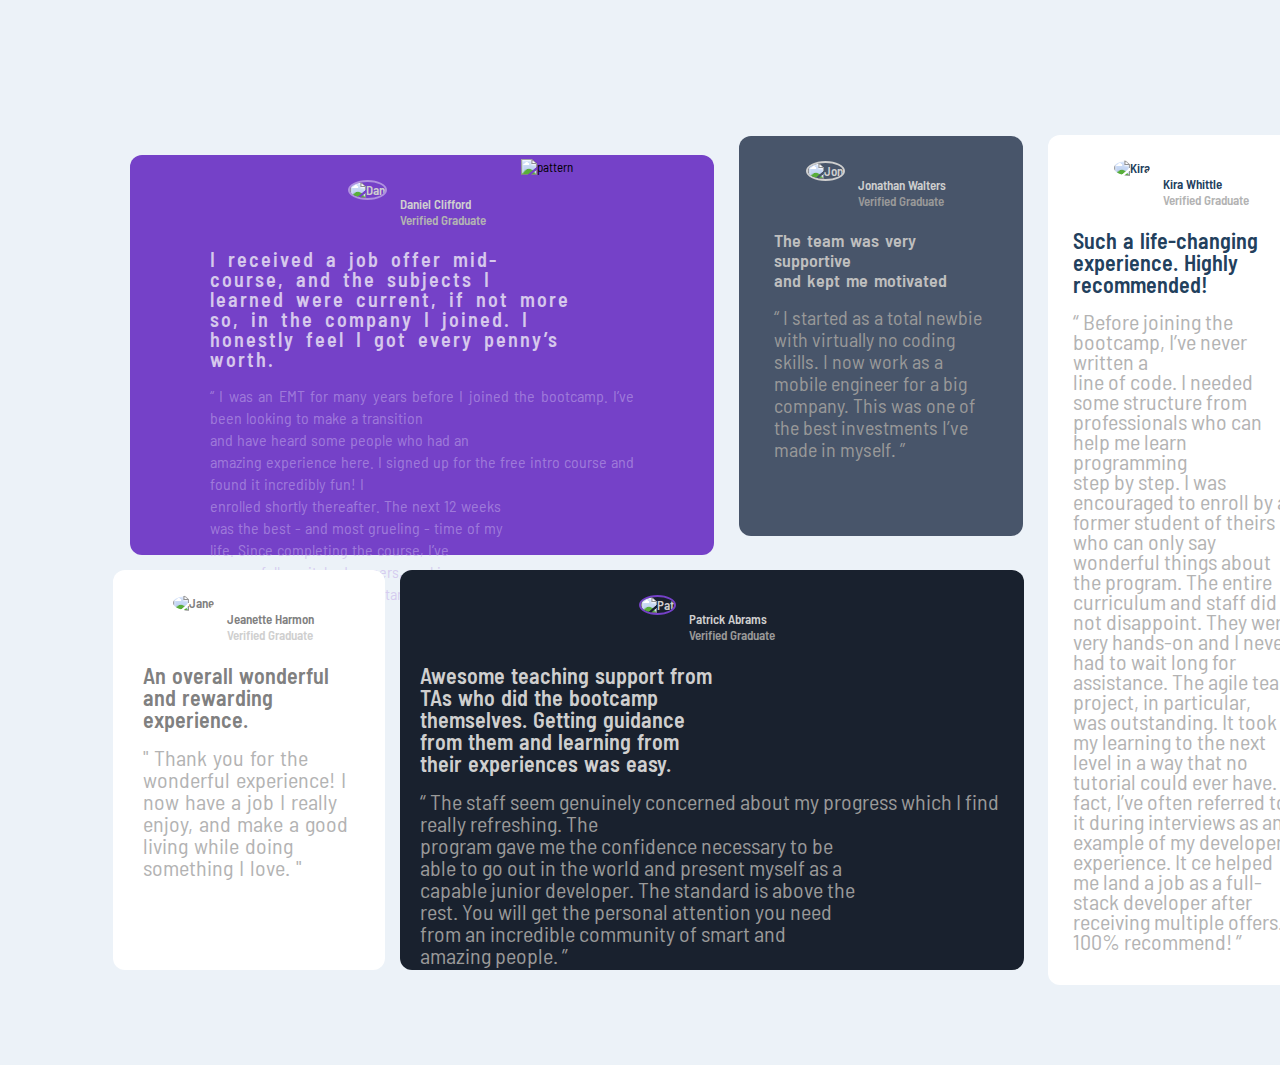
==== index.html @ 5d6bbbe9 "Add files via upload" ====
<!DOCTYPE html>
<html lang="en">
<head>
  <meta charset="UTF-8">
  <meta name="viewport" content="width=device-width, initial-scale=1.0"> <!-- displays site properly based on user's device -->

  <link rel="icon" type="image/png" sizes="32x32" href="./images/favicon-32x32.png">
  <link rel="stylesheet" href="style.css">
  
  <title>Grid-section</title>

  
</head>
<body>
  <div id="showcase" class="grid">
    <section id="Dan" class="grid">
      <div class="card-1">
        <figure>
          <div id="avatar">
          <img src="./images/image-daniel.jpg" alt="Dan">
          <figcaption>Daniel Clifford <span>Verified Graduate</span></figcaption>
          </div>
        </figure>
        <img src="./images/bg-pattern-quotation.svg" class="pattern" alt="pattern">
      <p class="Dan" >I received a job offer mid- <br> course, and the subjects I <br> learned were current, if not more <br> so,
      in the company I joined. I <br> honestly feel I got every penny’s <br> worth.</p>
      <p class="one">“ I was an EMT for many years before I joined the bootcamp. I’ve been looking to make a transition <br> and have heard some people who had an <br> amazing experience here. I signed up
      for the free intro course and found it incredibly fun! I  <br>  enrolled shortly thereafter.
      The next 12 weeks <br> was the best - and most grueling - time of my <br> life. Since completing
      the course, I’ve <br> successfully switched careers, working as a <br>
      Software Engineer at a VR startup. ”</p>
      </div>
    </section>

    <section id="Jon" class="grid">
      <div class="card-2">
        <figure>
          <div id="avatar">
          <img src="./images/image-jonathan.jpg" alt="Jon">
          <figcaption>Jonathan Walters<span>Verified Graduate</span></figcaption>
          </div>
        </figure>

      <p class="Jon" >The team was very supportive <br> and kept me motivated</p>
      <p class="two">“ I started as a total newbie with virtually no coding <br> skills. I now work as a mobile engineer
      for a big <br> company. This was one of the best investments I’ve <br> made in myself. ”</p 
      </div>
    </section>

    <section id="Jane" class="grid">
      <div class="card-3">
        <figure>
          <div id="avatar">
          <img src="./images/image-jeanette.jpg" alt="Jane">
          <figcaption>Jeanette Harmon<span>Verified Graduate</span></figcaption>
          </div>
        </figure>

      <p class="Jane" >An overall wonderful and rewarding experience.</p>
      <p class="three">" Thank you for the wonderful experience! I now have a job I really enjoy, and make a good living while doing something I love. "</p>
      </div>
    </section>

    <section id="Pat" class="grid">
      <div class="card-4">
        <figure>
        <div id="avatar">
          <img src="./images/image-patrick.jpg" alt="Pat">
          <figcaption>Patrick Abrams<span>Verified Graduate</span></figcaption>
        </div>
        </figure>
      <p class="Pat" >Awesome teaching support from <br> TAs who did the bootcamp <br> themselves. Getting guidance <br> from them and
      learning from <br> their experiences was easy.</p>
      <p class="four">“ The staff seem genuinely concerned about my progress which I find really refreshing. The <br> program
      gave me the confidence necessary to be <br> able to go out in the world and present myself as a <br> capable
      junior developer. The standard is above the <br> rest. You will get the personal attention you need <br> from
      an incredible community of smart and <br> amazing people. ”</p>
      </div>
    </section>

    <section id="Kira" class="grid">
      <div class="card-5">
        <figure>
          <div id="avatar">
          <img src="./images/image-kira.jpg" alt="Kira">
          <figcaption>Kira Whittle<span>Verified Graduate</span></figcaption>
          </div>
        </figure>
      <p class="Kira">Such a life-changing experience. Highly recommended!</p>
      <p class="five"> “ Before joining the bootcamp, I’ve never written a <br> line of code. I needed some structure from <br>
      professionals who can help me learn programming <br> step by step. I was encouraged to enroll by a <br> former
      student of theirs who can only say <br> wonderful things about the program. The entire <br> curriculum and staff
      did not disappoint. They were <br> very hands-on and I never had to wait long for <br> assistance. The agile team
      project, in particular, <br> was outstanding. It took my learning to the next <br> level in a way that no tutorial
      could ever have. In <br> fact, I’ve often referred to it during interviews as an <br> example of my developent
      experience. It ce<rtainly <br> helped me land a job as a full-stack developer after <br> receiving multiple offers.
      100% recommend! ” </p>
      </div>
    </section>
  </div>
    
  <!---- <div class="attribution">
      Challenge by <a href="https://www.frontendmentor.io?ref=challenge" target="_blank">Frontend Mentor</a>. 
      Coded by <a href="#">Your Name Here</a>.
    </div>-->
</body>
</html>
---- style.css ----
@import url('https://fonts.googleapis.com/css2?family=Barlow+Semi+Condensed:wght@500;600&display=swap');

* {
    margin: 0;
    padding: 0;
}

body {
    background-color: hsl(210, 46%, 95%);
    display: grid;
    font-size: 13px;
    font-family: 'Barlow Semi Condensed', sans-serif;
    /* grid-row-gap: -70px;  */
    /* background-attachment:scroll; */
    overflow: scroll;

}

img.pattern {
    float: right;
    margin-right: -2px;
    padding-top: 0;
    margin-top: -90px;
    width: 115px;
    z-index: -1000;
}

section#Dan figure #avatar img {
    width: 50px;
    height: 50px;
    border-radius: 50%;
    border: 2px solid rgba(195, 172, 232, 0.75);
}

figure {
    color: rgba(232, 225, 243, 0.85);
    font-weight: 600;
    justify-self: center;
    align-self: center;

} 

figcaption {
    display: inline-block;
    margin: 16px 10px 16px 10px;
    justify-self: center;
    align-self: center;
    vertical-align: top;
}

span {
    display: block;
    color: rgba(195, 172, 232, 0.55);
    margin-bottom: 5px;
}

.card-1 {
    background-color: hsl(263, 55%, 52%);
    background-size: content-box;
    width: 80%;
    height: 350px;
    margin: 80px 50px 0px 50px;
    border-radius: 12px;
    text-align: left;
    padding: 25px;

}

p.Dan {
    color: rgba(232, 225, 243, 0.85);
    font-weight: 600;
    font-size: 13px;
    margin-bottom: 10px;
    word-spacing: 5px;
    line-height: 15px;
    z-index: 100;

}

p.one {
    color: rgba(195, 172, 232, 0.55);
    word-spacing: 1px;
    line-height: 18px;
}

section#Jon figure #avatar img {
    width: 50px;
    height: 50px;
    border-radius: 50%;
    border: 2px solid hsl(0, 0%, 81%);
}

section#Jon figure {
    color: hsl(0, 0%, 81%);
    font-weight: 600;
    justify-self: center;
    align-self: center;
}

section#Jon span {
    display: block;
    color: hsl(0, 0%, 60%);
    margin-bottom: 5px;
}

.card-2 {
    background-color: hsl(217, 19%, 35%);
    background-size: content-box;
    width: 80%;
    margin: 20px 50px 13px 50px;
    border-radius: 12px;
    text-align: left;
    padding: 25px;
}

p.Jon {
    color: hsl(0, 0%, 75%);
    font-weight: 600;
    font-size: 18px;
    margin-bottom: 10px;
    word-spacing: 2px;
    line-height: 18px;
}

p.two {
    color: hsl(0, 0%, 60%);
    line-height: 18px;
}

section#Jane figure #avatar img {
    width: 50px;
    height: 50px;
    border-radius: 50%;
}

section#Jane figure {
    color: hsl(0, 0%, 50%);
    font-weight: 600;
    justify-self: center;
    align-self: center;
}


section#Jane span {
    display: block;
    color: hsl(0, 0%, 81%);
    margin-bottom: 5px;
}

.card-3 {
    background-color: hsl(0, 0%, 100%);
    background-size: content-box;
    width: 80%;
    height: 200px;
    margin: 20px 50px 13px 50px;
    border-radius: 12px;
    text-align: left;
    padding: 25px;

}

p.Jane {
    color: hsl(0, 0%, 50%);
    font-weight: 600;
    font-size: 18px;
    margin-bottom: 10px;
    word-spacing: 2px;
    line-height: 18px;
    z-index: 100;

}

p.three {
    color: hsl(0, 0%, 70%);
    word-spacing: 2px;
    line-height: 18px;
}

section#Pat figure #avatar img {
    width: 50px;
    height: 50px;
    border-radius: 50%;
    border: 2px solid hsl(263, 55%, 52%);
}

figure {
    color: hsl(0, 0%, 81%);
    font-weight: 600;
    justify-self: center;
    align-self: center;
}

section#Pat span {
    display: block;
    color: hsl(0, 0%, 60%);
    margin-bottom: 5px;
}

.card-4 {
    background-color: hsl(219, 29%, 14%);
    background-size: content-box;
    width: 80%;
    height: 310px;
    margin: 20px 50px 13px 50px;
    border-radius: 12px;
    text-align: left;
    padding: 25px;

}

p.Pat {
    color: hsl(0, 0%, 81%);
    font-weight: 600;
    font-size: 16px;
    margin-bottom: 10px;
    word-spacing: 2px;
    line-height: 18px;
}

p.four {
    color: hsl(0, 0%, 60%);
    line-height: 18px;
}

section#Kira figure #avatar img {
    width: 50px;
    height: 50px;
    border-radius: 50%;
}

section#Kira figure {
    color: hsl(210, 46%, 25%);
    font-weight: 600;
    justify-self: center;
    align-self: center;
}

span {
    display: block;
    color: hsl(0, 0%, 70%);
    margin-bottom: 5px;
}

.card-5 {
    background-color: hsl(0, 0%, 100%);
    background-size: content-box;
    width: 80%;
    height: 350px;
    margin: 20px 50px 80px 50px;
    border-radius: 12px;
    text-align: left;
    padding: 25px;
}

p.Kira {
    color: hsl(210, 46%, 25%);
    font-weight: 600;
    font-size: 16px;
    margin-bottom: 10px;
    word-spacing: 2px;
    line-height: 18px;
}

p.five {
    color: hsl(0, 0%, 70%);
    line-height: 15px;
}
@media screen and (min-width:769px) and (max-width:1440px) {
    body { 
        overflow: none;
    }
    div#showcase.grid {
        display: grid;
        grid-template-columns: 250px 250px 250px 250px ;
        grid-template-rows: 300px 300px  ;
        justify-items: center;
        align-items: center; 
        grid-gap: 30px;
        height: 900px;
        /* padding: 10px; */

    }
    
    section#Dan.grid {
        grid-column: 1 / span 2;
        grid-row: 1/ span 2;
        margin: 0px -80px 0px 80px;
    
    }
        .card-1 {
            padding-right: 80px;
            padding-left: 80px; 
            min-width: 70px;
    }
       
    br {
        content: "";

    }
    br:after {
        content: "";
    }
        
     p.Dan {
             font-size: 20px;
             line-height: 20px;
             margin-bottom: 16px;
             letter-spacing:2px ;
             
             
    
    }
    
    p.one {
             font-size: 16px;
             line-height: 22px;
             text-align: justify;
    }

            
    }
section#Jon.grid {
    grid-column: 3;
    grid-row : 1 /span 2;
    margin: 35px 5px 0px 280px; 
    
}
 .card-2 {
     min-height: 350px;
     padding-right: 35px;
     padding-left:35px ;

 }
 p.Jon {
     font-size: 22px;
     line-height: 22px;
     margin-bottom: 16px;

 }

 p.two {
     font-size: 22px;
     line-height: 22px;
 }
 p.Jon {
    font-size: 18px;
    line-height: 20px;
 }
 p.two {
     font-size: 20px;
     line-height:22px ;
 }
section#Jane.grid{
    grid-column: 1 ;
    grid-row: 3;
    margin: -110px 0px 0px 140px; 
    
}
.card-3 {
    min-height: 350px;
    padding-left: 30px;
    padding-right: 30px;

}
p.Jane{
    font-size: 22px;
    line-height: 22px;
    margin-bottom: 16px;

}

p.three {
    font-size: 22px;
    line-height: 22px;
}
 section#Pat.grid {
    grid-column: 2 / span 3;
    grid-row: 3;
    margin: -110px 10px 0px 70px;  
}
.card-4 {
    min-height: 350px;
    padding-left:  20px;
    padding-right: 20px;
}
p.Pat{
    font-size: 22px;
    line-height: 22px;
    margin-bottom: 16px;

}
p.four {
    font-size: 22px;
    line-height: 22px;
}
 section#Kira.grid { 
    grid-column: 4 ;
    grid-row: 1 / 3;
    margin: 700px 150px 150px 500px; 
    
}
.card-5 {
    min-height: 800px;

}p.Kira {
    font-size: 22px;
    line-height: 22px;
    margin-bottom: 16px;

}

p.five {
    font-size: 22px;
    line-height: 20px;


}
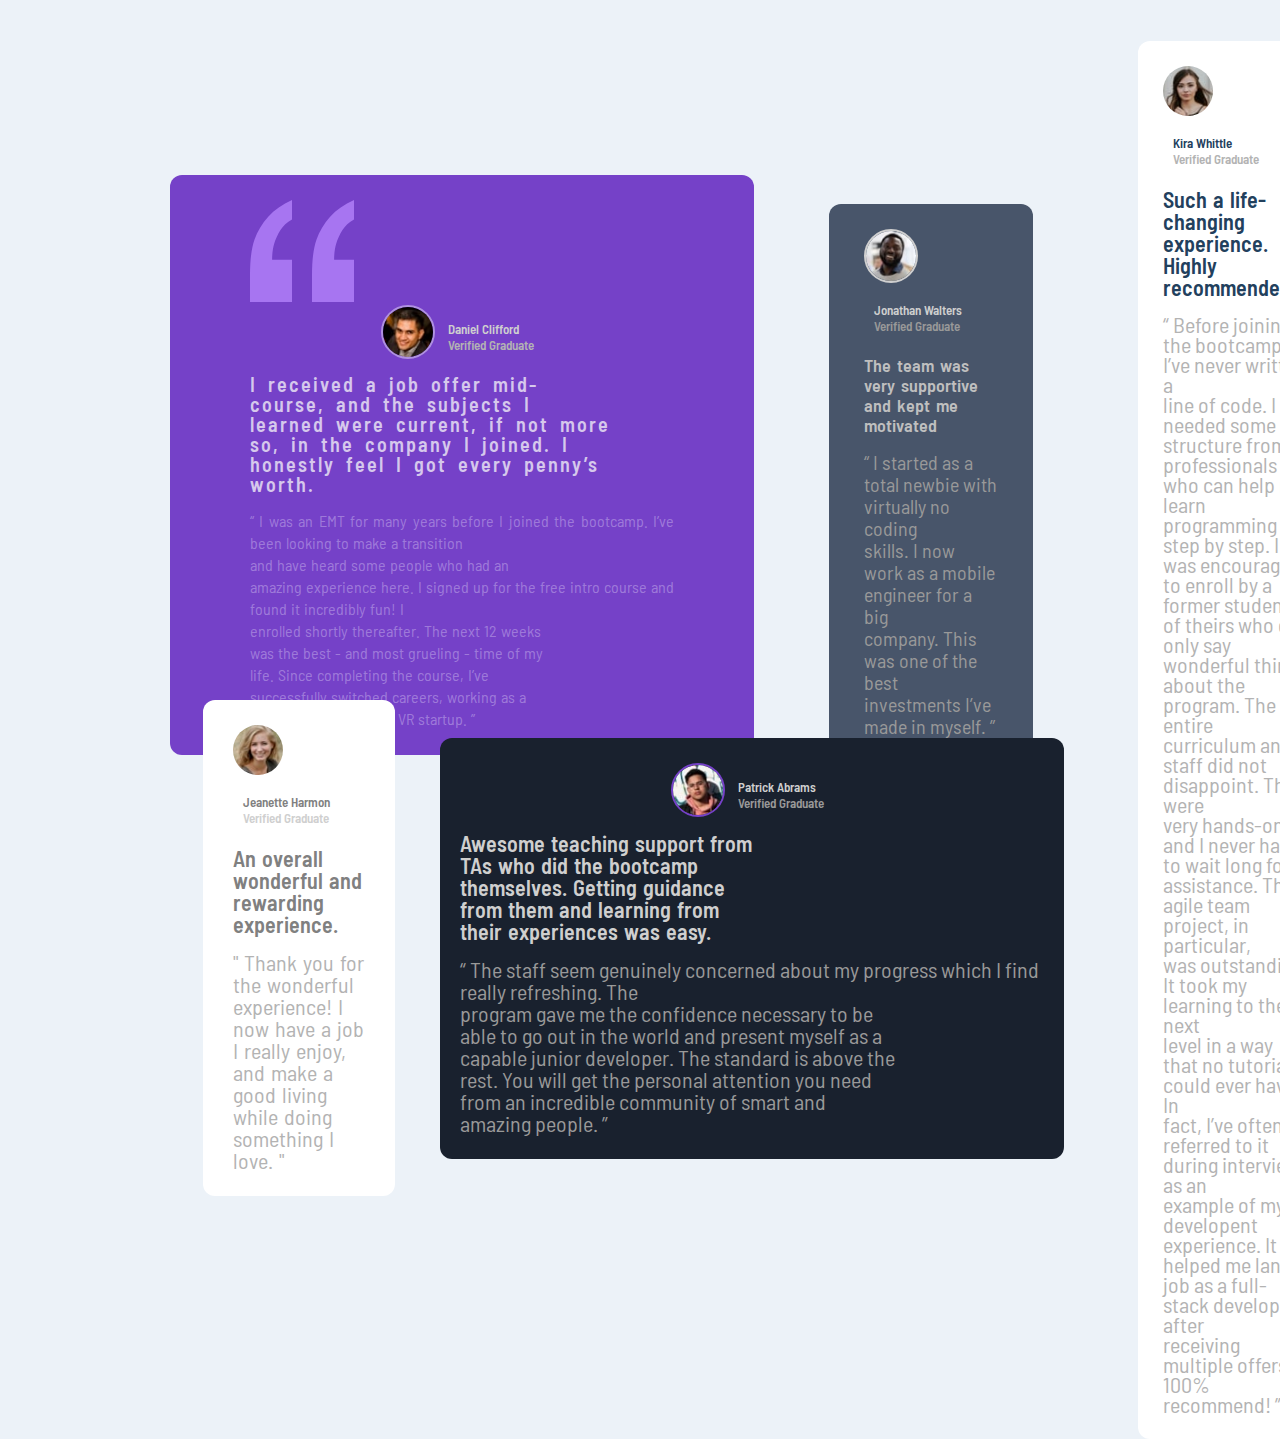
==== commit 3e0ba2c5: "change in html layout" ====
--- a/index.html
+++ b/index.html
@@ -15,13 +15,14 @@
   <div id="showcase" class="grid">
     <section id="Dan" class="grid">
       <div class="card-1">
+        <img src="./images/bg-pattern-quotation.svg" class="pattern" alt="pattern">
         <figure>
           <div id="avatar">
           <img src="./images/image-daniel.jpg" alt="Dan">
           <figcaption>Daniel Clifford <span>Verified Graduate</span></figcaption>
           </div>
         </figure>
-        <img src="./images/bg-pattern-quotation.svg" class="pattern" alt="pattern">
+        
       <p class="Dan" >I received a job offer mid- <br> course, and the subjects I <br> learned were current, if not more <br> so,
       in the company I joined. I <br> honestly feel I got every penny’s <br> worth.</p>
       <p class="one">“ I was an EMT for many years before I joined the bootcamp. I’ve been looking to make a transition <br> and have heard some people who had an <br> amazing experience here. I signed up
--- a/style.css
+++ b/style.css
@@ -7,16 +7,20 @@
 
 body {
     background-color: hsl(210, 46%, 95%);
-    display: grid;
     font-size: 13px;
     font-family: 'Barlow Semi Condensed', sans-serif;
-    /* grid-row-gap: -70px;  */
-    /* background-attachment:scroll; */
     overflow: scroll;
 
 }
-
-img.pattern {
+#showcase.grid {
+    display: grid;
+    grid-template-columns: 1fr;
+    grid-template-rows: 350px,200px 200px 310px 350px;
+    margin: 150px 90px;
+    grid-row-gap: 15px;
+}
+
+ /* img.pattern {  *
     float: right;
     margin-right: -2px;
     padding-top: 0;
@@ -24,7 +28,7 @@
     width: 115px;
     z-index: -1000;
 }
-
+/*  */
 section#Dan figure #avatar img {
     width: 50px;
     height: 50px;
@@ -58,8 +62,6 @@
     background-color: hsl(263, 55%, 52%);
     background-size: content-box;
     width: 80%;
-    height: 350px;
-    margin: 80px 50px 0px 50px;
     border-radius: 12px;
     text-align: left;
     padding: 25px;
@@ -107,7 +109,7 @@
     background-color: hsl(217, 19%, 35%);
     background-size: content-box;
     width: 80%;
-    margin: 20px 50px 13px 50px;
+    /* margin: 20px 50px 13px 50px; */
     border-radius: 12px;
     text-align: left;
     padding: 25px;
@@ -151,8 +153,8 @@
     background-color: hsl(0, 0%, 100%);
     background-size: content-box;
     width: 80%;
-    height: 200px;
-    margin: 20px 50px 13px 50px;
+    /* height: 200px; */
+    /* margin: 20px 50px 13px 50px; */
     border-radius: 12px;
     text-align: left;
     padding: 25px;
@@ -200,8 +202,8 @@
     background-color: hsl(219, 29%, 14%);
     background-size: content-box;
     width: 80%;
-    height: 310px;
-    margin: 20px 50px 13px 50px;
+    /* height: 310px; */
+    /* margin: 20px 50px 13px 50px; */
     border-radius: 12px;
     text-align: left;
     padding: 25px;
@@ -245,8 +247,8 @@
     background-color: hsl(0, 0%, 100%);
     background-size: content-box;
     width: 80%;
-    height: 350px;
-    margin: 20px 50px 80px 50px;
+    /* height: 350px; */
+    /* margin: 20px 50px 80px 50px; */
     border-radius: 12px;
     text-align: left;
     padding: 25px;
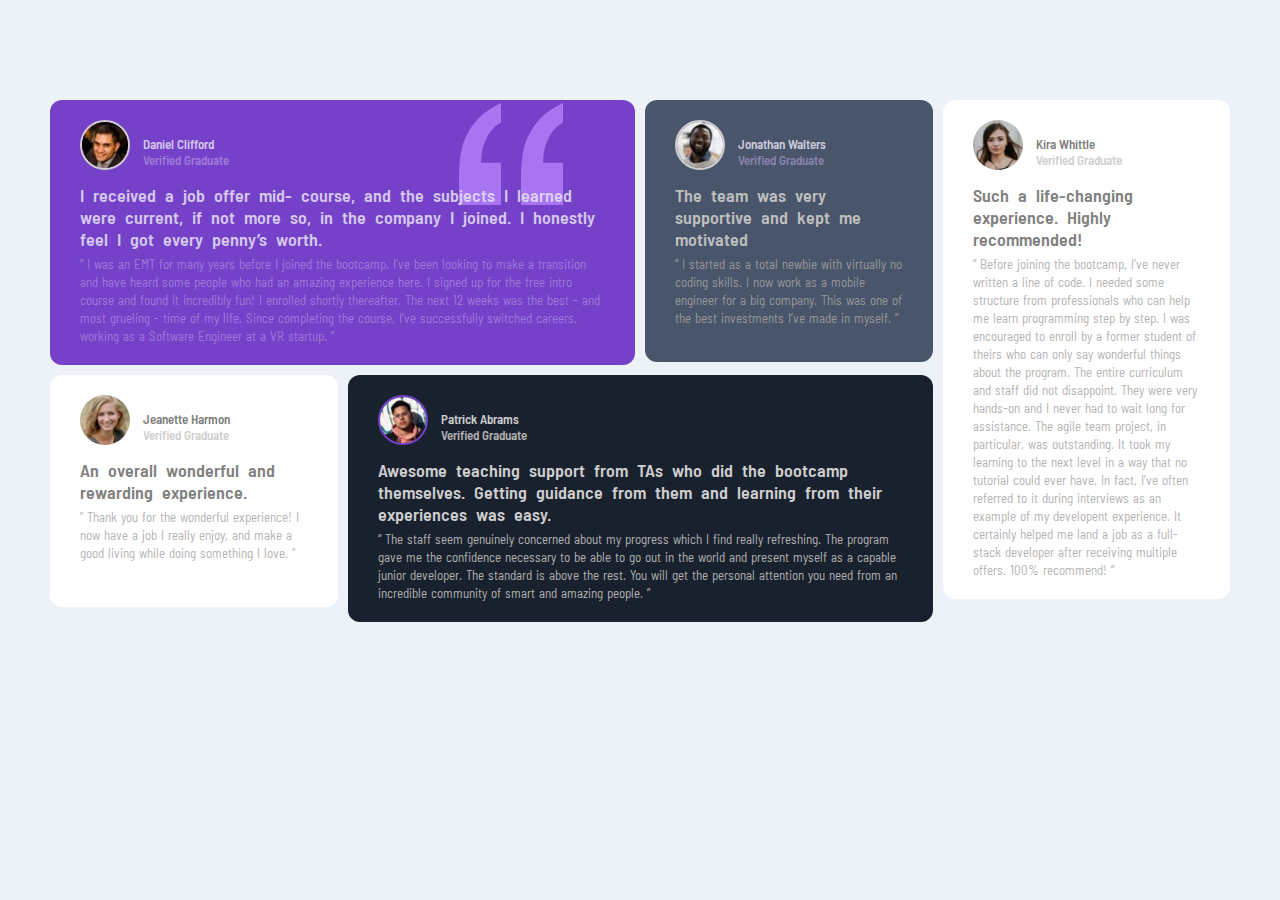
==== commit b1590bfb: "style changes" ====
--- a/index.html
+++ b/index.html
@@ -12,10 +12,9 @@
   
 </head>
 <body>
-  <div id="showcase" class="grid">
-    <section id="Dan" class="grid">
-      <div class="card-1">
-        <img src="./images/bg-pattern-quotation.svg" class="pattern" alt="pattern">
+  <div class="grid-container">
+    <section class="grid-one">
+      <div class="card">
         <figure>
           <div id="avatar">
           <img src="./images/image-daniel.jpg" alt="Dan">
@@ -23,18 +22,18 @@
           </div>
         </figure>
         
-      <p class="Dan" >I received a job offer mid- <br> course, and the subjects I <br> learned were current, if not more <br> so,
-      in the company I joined. I <br> honestly feel I got every penny’s <br> worth.</p>
-      <p class="one">“ I was an EMT for many years before I joined the bootcamp. I’ve been looking to make a transition <br> and have heard some people who had an <br> amazing experience here. I signed up
-      for the free intro course and found it incredibly fun! I  <br>  enrolled shortly thereafter.
-      The next 12 weeks <br> was the best - and most grueling - time of my <br> life. Since completing
-      the course, I’ve <br> successfully switched careers, working as a <br>
+      <p class="quote" >I received a job offer mid- course, and the subjects I  learned were current, if not more  so,
+      in the company I joined. I  honestly feel I got every penny’s  worth.</p>
+      <p class="info">“ I was an EMT for many years before I joined the bootcamp. I’ve been looking to make a transition  and have heard some people who had an  amazing experience here. I signed up
+      for the free intro course and found it incredibly fun! I    enrolled shortly thereafter.
+      The next 12 weeks was the best - and most grueling - time of my  life. Since completing
+      the course, I’ve  successfully switched careers, working as a 
       Software Engineer at a VR startup. ”</p>
       </div>
     </section>
 
-    <section id="Jon" class="grid">
-      <div class="card-2">
+    <section class="grid-two">
+      <div class="card">
         <figure>
           <div id="avatar">
           <img src="./images/image-jonathan.jpg" alt="Jon">
@@ -42,14 +41,14 @@
           </div>
         </figure>
 
-      <p class="Jon" >The team was very supportive <br> and kept me motivated</p>
-      <p class="two">“ I started as a total newbie with virtually no coding <br> skills. I now work as a mobile engineer
-      for a big <br> company. This was one of the best investments I’ve <br> made in myself. ”</p 
+      <p class="quote" >The team was very supportive  and kept me motivated</p>
+      <p class="info">“ I started as a total newbie with virtually no coding  skills. I now work as a mobile engineer
+      for a big company. This was one of the best investments I’ve  made in myself. ”</p 
       </div>
     </section>
 
-    <section id="Jane" class="grid">
-      <div class="card-3">
+    <section class="grid-three">
+      <div class="card">
         <figure>
           <div id="avatar">
           <img src="./images/image-jeanette.jpg" alt="Jane">
@@ -57,44 +56,45 @@
           </div>
         </figure>
 
-      <p class="Jane" >An overall wonderful and rewarding experience.</p>
-      <p class="three">" Thank you for the wonderful experience! I now have a job I really enjoy, and make a good living while doing something I love. "</p>
+      <p class="quote" >An overall wonderful and rewarding experience.</p>
+      <p class="info">" Thank you for the wonderful experience! I now have a job I really enjoy, and make a good living while doing something I love. "</p>
       </div>
     </section>
 
-    <section id="Pat" class="grid">
-      <div class="card-4">
+    <section class="grid-four">
+      <div class="card">
         <figure>
-        <div id="avatar">
-          <img src="./images/image-patrick.jpg" alt="Pat">
-          <figcaption>Patrick Abrams<span>Verified Graduate</span></figcaption>
-        </div>
+          <div id="avatar">
+            <img src="./images/image-patrick.jpg" alt="Pat">
+            <figcaption>Patrick Abrams<span>Verified Graduate</span></figcaption>
+          </div>
         </figure>
-      <p class="Pat" >Awesome teaching support from <br> TAs who did the bootcamp <br> themselves. Getting guidance <br> from them and
-      learning from <br> their experiences was easy.</p>
-      <p class="four">“ The staff seem genuinely concerned about my progress which I find really refreshing. The <br> program
-      gave me the confidence necessary to be <br> able to go out in the world and present myself as a <br> capable
-      junior developer. The standard is above the <br> rest. You will get the personal attention you need <br> from
-      an incredible community of smart and <br> amazing people. ”</p>
+        <p class="quote">Awesome teaching support from  TAs who did the bootcamp  themselves. Getting guidance  from
+          them and
+          learning from  their experiences was easy.</p>
+        <p class="info">“ The staff seem genuinely concerned about my progress which I find really refreshing. The  program
+          gave me the confidence necessary to be able to go out in the world and present myself as a  capable
+          junior developer. The standard is above the rest. You will get the personal attention you need  from
+          an incredible community of smart and amazing people. ”</p>
       </div>
     </section>
 
-    <section id="Kira" class="grid">
-      <div class="card-5">
+    <section class="grid-five">
+      <div class="card">
         <figure>
           <div id="avatar">
           <img src="./images/image-kira.jpg" alt="Kira">
           <figcaption>Kira Whittle<span>Verified Graduate</span></figcaption>
           </div>
         </figure>
-      <p class="Kira">Such a life-changing experience. Highly recommended!</p>
-      <p class="five"> “ Before joining the bootcamp, I’ve never written a <br> line of code. I needed some structure from <br>
-      professionals who can help me learn programming <br> step by step. I was encouraged to enroll by a <br> former
-      student of theirs who can only say <br> wonderful things about the program. The entire <br> curriculum and staff
-      did not disappoint. They were <br> very hands-on and I never had to wait long for <br> assistance. The agile team
-      project, in particular, <br> was outstanding. It took my learning to the next <br> level in a way that no tutorial
-      could ever have. In <br> fact, I’ve often referred to it during interviews as an <br> example of my developent
-      experience. It ce<rtainly <br> helped me land a job as a full-stack developer after <br> receiving multiple offers.
+      <p class="quote">Such a life-changing experience. Highly recommended!</p>
+      <p class="info"> “ Before joining the bootcamp, I’ve never written a line of code. I needed some structure from
+      professionals who can help me learn programming  step by step. I was encouraged to enroll by a  former
+      student of theirs who can only say  wonderful things about the program. The entire  curriculum and staff
+      did not disappoint. They were  very hands-on and I never had to wait long for  assistance. The agile team
+      project, in particular,  was outstanding. It took my learning to the next level in a way that no tutorial
+      could ever have. In fact, I’ve often referred to it during interviews as an  example of my developent
+      experience. It certainly  helped me land a job as a full-stack developer after receiving multiple offers.
       100% recommend! ” </p>
       </div>
     </section>
--- a/style.css
+++ b/style.css
@@ -3,417 +3,214 @@
 * {
     margin: 0;
     padding: 0;
+    box-sizing: border-box;
 }
 
 body {
     background-color: hsl(210, 46%, 95%);
     font-size: 13px;
     font-family: 'Barlow Semi Condensed', sans-serif;
-    overflow: scroll;
-
-}
-#showcase.grid {
-    display: grid;
-    grid-template-columns: 1fr;
-    grid-template-rows: 350px,200px 200px 310px 350px;
-    margin: 150px 90px;
-    grid-row-gap: 15px;
-}
-
- /* img.pattern {  *
-    float: right;
-    margin-right: -2px;
-    padding-top: 0;
-    margin-top: -90px;
-    width: 115px;
-    z-index: -1000;
-}
-/*  */
-section#Dan figure #avatar img {
-    width: 50px;
-    height: 50px;
-    border-radius: 50%;
-    border: 2px solid rgba(195, 172, 232, 0.75);
-}
-
-figure {
-    color: rgba(232, 225, 243, 0.85);
-    font-weight: 600;
-    justify-self: center;
-    align-self: center;
-
-} 
-
+    margin: 100px 50px;
+
+}
 figcaption {
     display: inline-block;
     margin: 16px 10px 16px 10px;
     justify-self: center;
     align-self: center;
     vertical-align: top;
-}
-
-span {
-    display: block;
-    color: rgba(195, 172, 232, 0.55);
-    margin-bottom: 5px;
-}
-
-.card-1 {
-    background-color: hsl(263, 55%, 52%);
-    background-size: content-box;
-    width: 80%;
-    border-radius: 12px;
-    text-align: left;
-    padding: 25px;
-
-}
-
-p.Dan {
-    color: rgba(232, 225, 243, 0.85);
     font-weight: 600;
-    font-size: 13px;
-    margin-bottom: 10px;
-    word-spacing: 5px;
-    line-height: 15px;
-    z-index: 100;
-
-}
-
-p.one {
-    color: rgba(195, 172, 232, 0.55);
-    word-spacing: 1px;
-    line-height: 18px;
-}
-
-section#Jon figure #avatar img {
+}
+figure #avatar img {
     width: 50px;
     height: 50px;
     border-radius: 50%;
-    border: 2px solid hsl(0, 0%, 81%);
-}
-
-section#Jon figure {
-    color: hsl(0, 0%, 81%);
-    font-weight: 600;
-    justify-self: center;
-    align-self: center;
-}
-
-section#Jon span {
-    display: block;
-    color: hsl(0, 0%, 60%);
-    margin-bottom: 5px;
-}
-
-.card-2 {
-    background-color: hsl(217, 19%, 35%);
-    background-size: content-box;
-    width: 80%;
-    /* margin: 20px 50px 13px 50px; */
-    border-radius: 12px;
-    text-align: left;
-    padding: 25px;
-}
-
-p.Jon {
-    color: hsl(0, 0%, 75%);
-    font-weight: 600;
-    font-size: 18px;
-    margin-bottom: 10px;
-    word-spacing: 2px;
-    line-height: 18px;
-}
-
-p.two {
-    color: hsl(0, 0%, 60%);
-    line-height: 18px;
-}
-
-section#Jane figure #avatar img {
-    width: 50px;
-    height: 50px;
-    border-radius: 50%;
-}
-
-section#Jane figure {
-    color: hsl(0, 0%, 50%);
-    font-weight: 600;
-    justify-self: center;
-    align-self: center;
-}
-
-
-section#Jane span {
-    display: block;
-    color: hsl(0, 0%, 81%);
-    margin-bottom: 5px;
-}
-
-.card-3 {
-    background-color: hsl(0, 0%, 100%);
-    background-size: content-box;
-    width: 80%;
-    /* height: 200px; */
-    /* margin: 20px 50px 13px 50px; */
-    border-radius: 12px;
-    text-align: left;
-    padding: 25px;
-
-}
-
-p.Jane {
-    color: hsl(0, 0%, 50%);
-    font-weight: 600;
-    font-size: 18px;
-    margin-bottom: 10px;
-    word-spacing: 2px;
-    line-height: 18px;
-    z-index: 100;
-
-}
-
-p.three {
-    color: hsl(0, 0%, 70%);
-    word-spacing: 2px;
-    line-height: 18px;
-}
-
-section#Pat figure #avatar img {
-    width: 50px;
-    height: 50px;
-    border-radius: 50%;
-    border: 2px solid hsl(263, 55%, 52%);
-}
-
-figure {
-    color: hsl(0, 0%, 81%);
-    font-weight: 600;
-    justify-self: center;
-    align-self: center;
-}
-
-section#Pat span {
-    display: block;
-    color: hsl(0, 0%, 60%);
-    margin-bottom: 5px;
-}
-
-.card-4 {
-    background-color: hsl(219, 29%, 14%);
-    background-size: content-box;
-    width: 80%;
-    /* height: 310px; */
-    /* margin: 20px 50px 13px 50px; */
-    border-radius: 12px;
-    text-align: left;
-    padding: 25px;
-
-}
-
-p.Pat {
-    color: hsl(0, 0%, 81%);
-    font-weight: 600;
-    font-size: 16px;
-    margin-bottom: 10px;
-    word-spacing: 2px;
-    line-height: 18px;
-}
-
-p.four {
-    color: hsl(0, 0%, 60%);
-    line-height: 18px;
-}
-
-section#Kira figure #avatar img {
-    width: 50px;
-    height: 50px;
-    border-radius: 50%;
-}
-
-section#Kira figure {
-    color: hsl(210, 46%, 25%);
-    font-weight: 600;
-    justify-self: center;
-    align-self: center;
-}
-
+}
 span {
     display: block;
+
+}
+p.quote {
+    font-size: 18px;
+    font-weight: 600;
+    word-spacing: 5px;
+    line-height: 22px;
+    font-weight: 600;
+    margin-bottom: 5px;
+}
+
+p.info {
+    word-spacing: 1px;
+    line-height: 18px;
+    
+}
+.grid-container {
+    display: grid;
+    grid-gap: 10px;
+    grid-template-columns: repeat(4,1fr);
+    min-width: 95%;
+
+} 
+.grid-one {
+    grid-column: 1/ span 2;
+}
+ .card {
+    border-radius: 12px;
+    padding: 20px 30px;
+    /* object-fit: cover; */
+    
+ }
+ .grid-one .card {
+    background: hsl(263, 55%, 52%) url(./images/bg-pattern-quotation.svg)  no-repeat;
+    background-position: 85% 2%;
+ }
+
+.grid-one #avatar img {
+    border: 2px solid hsl(0, 0%, 81%);
+}
+
+.grid-one figcaption {
+    color: rgba(232, 225, 243, 0.85);
+}
+
+.grid-one span {
+    color: rgba(195, 172, 232, 0.55);
+}
+.grid-one p.quote{
+    color: rgba(232, 225, 243, 0.85);
+}
+.grid-one p.info {
+    color: rgba(195, 172, 232, 0.55);
+}
+/* section grid-two */
+
+.grid-two .card {
+    background-color: hsl(217, 19%, 35%);
+    padding-bottom: 35px;
+
+}
+.grid-two {
+    grid-column: 3;
+}
+
+.grid-two #avatar img {
+    border: 2px solid hsl(0, 0%, 81%);
+}
+
+.grid-two figcaption {
+    color: rgba(232, 225, 243, 0.85);
+}
+
+.grid-two span {
+    color: rgba(195, 172, 232, 0.55);
+}
+
+.grid-two p.quote {
+    color: hsl(0, 0%, 75%);
+}
+
+.grid-two p.info {
+    color: hsl(0, 0%, 60%);
+}
+/* section grid-three */
+
+.grid-three .card {
+    background-color:hsl(0, 0%, 100%);
+    padding-bottom: 45px;
+
+}
+.grid-three {
+    grid-column: 1;
+}
+.grid-three figcaption {
+    color:hsl(0, 0%, 50%);
+        
+}
+
+.grid-three span {
+    color:hsl(0, 0%, 81%); ;
+        
+}
+
+.grid-three p.quote {
+    color:hsl(0, 0%, 50%);
+}
+
+.grid-three p.info {
     color: hsl(0, 0%, 70%);
-    margin-bottom: 5px;
-}
-
-.card-5 {
+}
+/* section grid-four */
+.grid-four .card {
+    background-color:hsl(219, 29%, 14%) ;
+}
+.grid-four {
+    grid-column: 2/4;
+}
+
+.grid-four #avatar img {
+    border: 2px solid hsl(263, 55%, 52%) ;
+}
+.grid-four figcaption {
+    color: hsl(0, 0%, 81%);
+}
+.grid-four span {
+    color:hsl(0, 0%, 70%) ;
+}
+
+.grid-four p.quote {
+    color: hsl(0, 0%, 81%);
+}
+
+.grid-four p.info {
+    color:hsl(0, 0%, 70%) ;
+}
+
+/* section grid-five */
+.grid-five .card {
     background-color: hsl(0, 0%, 100%);
-    background-size: content-box;
-    width: 80%;
-    /* height: 350px; */
-    /* margin: 20px 50px 80px 50px; */
-    border-radius: 12px;
-    text-align: left;
-    padding: 25px;
-}
-
-p.Kira {
-    color: hsl(210, 46%, 25%);
-    font-weight: 600;
-    font-size: 16px;
-    margin-bottom: 10px;
-    word-spacing: 2px;
-    line-height: 18px;
-}
-
-p.five {
-    color: hsl(0, 0%, 70%);
-    line-height: 15px;
-}
-@media screen and (min-width:769px) and (max-width:1440px) {
-    body { 
-        overflow: none;
+}
+.grid-five {
+    grid-column: 4;
+    grid-row: 1/ span 3;
+}
+
+.grid-five figcaption {
+    color:hsl(0, 0%, 50%);
+}
+
+.grid-five span {
+    color: hsl(0, 0%, 81%);
+}
+
+.grid-five p.quote {
+    color: hsl(0, 0%, 50%);
+}
+
+.grid-five p.info {
+    color:hsl(0, 0%, 70%);
+
+}
+@media screen and (min-width:769px)and (max-width:1024) { 
+    .grid-container {
+        display: grid;
+        width: 90%;
+    
+ } 
+ @media screen and(min-width:426px) and(max-width:768px) {  
+
+    .grid-container {
+        display:grid;
+        width: 80%;
+        grid-template-columns: 1fr;
+        grid-template-rows: repeat(5,1fr);
+        
     }
-    div#showcase.grid {
-        display: grid;
-        grid-template-columns: 250px 250px 250px 250px ;
-        grid-template-rows: 300px 300px  ;
-        justify-items: center;
-        align-items: center; 
-        grid-gap: 30px;
-        height: 900px;
-        /* padding: 10px; */
-
+    .grid-one {
+        grid-column: 1/ 4;
+        grid-row: 1;
     }
     
-    section#Dan.grid {
-        grid-column: 1 / span 2;
-        grid-row: 1/ span 2;
-        margin: 0px -80px 0px 80px;
-    
-    }
-        .card-1 {
-            padding-right: 80px;
-            padding-left: 80px; 
-            min-width: 70px;
-    }
-       
-    br {
-        content: "";
-
-    }
-    br:after {
-        content: "";
-    }
-        
-     p.Dan {
-             font-size: 20px;
-             line-height: 20px;
-             margin-bottom: 16px;
-             letter-spacing:2px ;
-             
-             
-    
-    }
-    
-    p.one {
-             font-size: 16px;
-             line-height: 22px;
-             text-align: justify;
-    }
-
-            
-    }
-section#Jon.grid {
-    grid-column: 3;
-    grid-row : 1 /span 2;
-    margin: 35px 5px 0px 280px; 
-    
-}
- .card-2 {
-     min-height: 350px;
-     padding-right: 35px;
-     padding-left:35px ;
-
  }
- p.Jon {
-     font-size: 22px;
-     line-height: 22px;
-     margin-bottom: 16px;
-
- }
-
- p.two {
-     font-size: 22px;
-     line-height: 22px;
- }
- p.Jon {
-    font-size: 18px;
-    line-height: 20px;
- }
- p.two {
-     font-size: 20px;
-     line-height:22px ;
- }
-section#Jane.grid{
-    grid-column: 1 ;
-    grid-row: 3;
-    margin: -110px 0px 0px 140px; 
-    
-}
-.card-3 {
-    min-height: 350px;
-    padding-left: 30px;
-    padding-right: 30px;
-
-}
-p.Jane{
-    font-size: 22px;
-    line-height: 22px;
-    margin-bottom: 16px;
-
-}
-
-p.three {
-    font-size: 22px;
-    line-height: 22px;
-}
- section#Pat.grid {
-    grid-column: 2 / span 3;
-    grid-row: 3;
-    margin: -110px 10px 0px 70px;  
-}
-.card-4 {
-    min-height: 350px;
-    padding-left:  20px;
-    padding-right: 20px;
-}
-p.Pat{
-    font-size: 22px;
-    line-height: 22px;
-    margin-bottom: 16px;
-
-}
-p.four {
-    font-size: 22px;
-    line-height: 22px;
-}
- section#Kira.grid { 
-    grid-column: 4 ;
-    grid-row: 1 / 3;
-    margin: 700px 150px 150px 500px; 
-    
-}
-.card-5 {
-    min-height: 800px;
-
-}p.Kira {
-    font-size: 22px;
-    line-height: 22px;
-    margin-bottom: 16px;
-
-}
-
-p.five {
-    font-size: 22px;
-    line-height: 20px;
-
-
-}+
+    
+ }